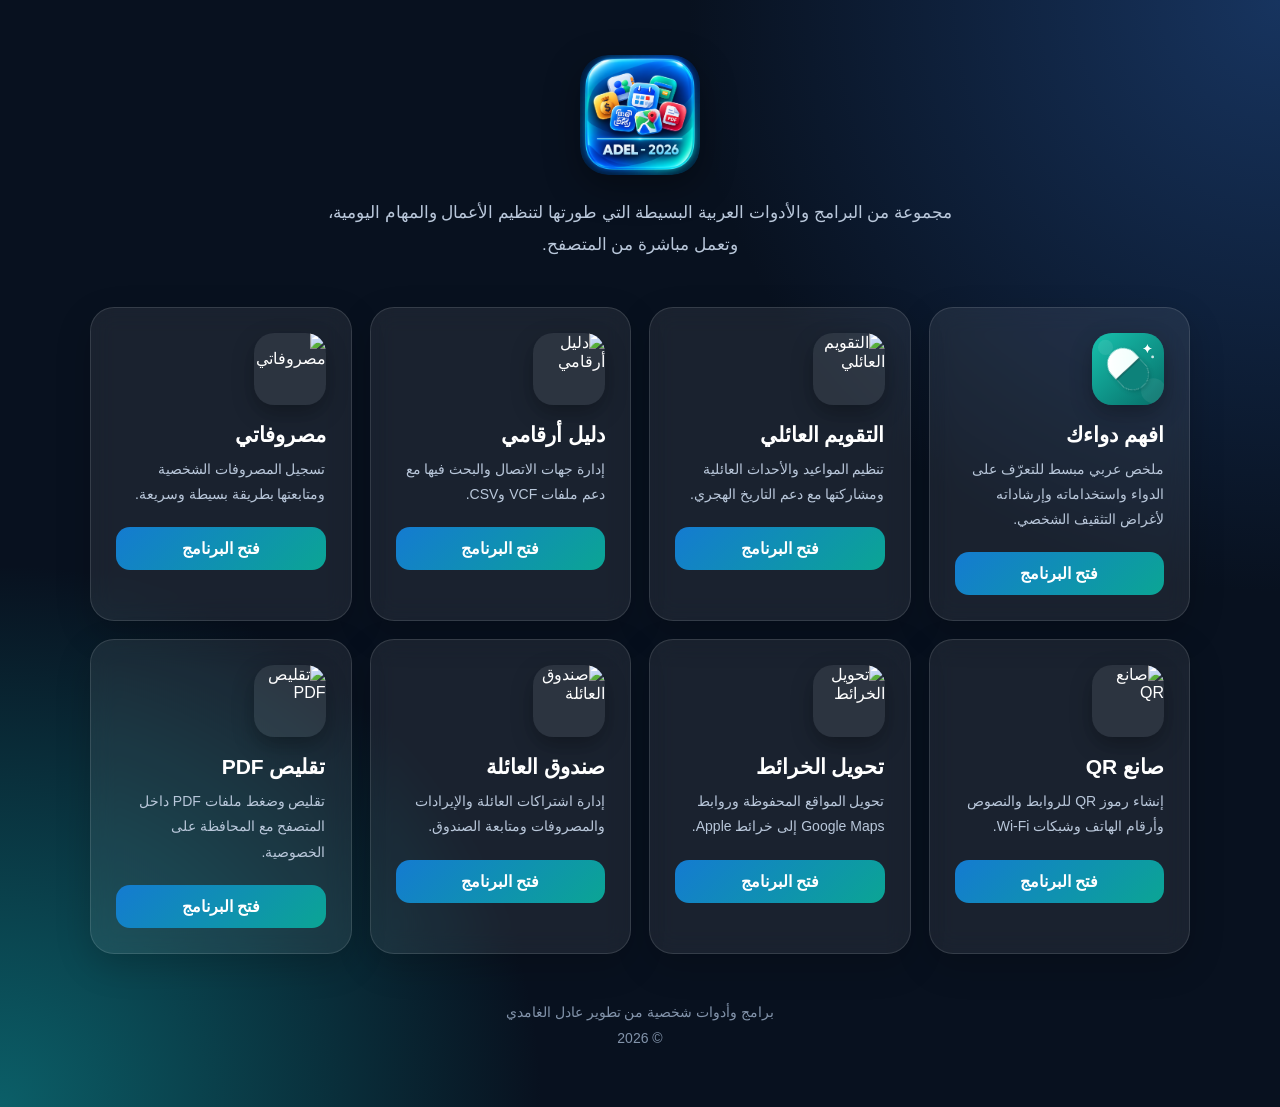
==== index.html @ 0610a1f8 "إضافة مشروع افهم دواءك" ====
<!DOCTYPE html>
<html lang="ar" dir="rtl">
<head>
  <meta charset="UTF-8">
  <meta name="viewport" content="width=device-width, initial-scale=1.0">
  <meta name="theme-color" content="#0b1220">

  <title>برامج عادل</title>
  <link rel="icon" type="image/png" href="apple-touch-icon.png">
<link rel="apple-touch-icon" href="apple-touch-icon.png">
<meta name="apple-mobile-web-app-title" content="برامج عادل">

  <style>
    * {
      box-sizing: border-box;
      margin: 0;
      padding: 0;
    }

    body {
      font-family: -apple-system, BlinkMacSystemFont, "Segoe UI", Tahoma, Arial, sans-serif;
      background:
        radial-gradient(circle at top right, #17345f 0, transparent 35%),
        radial-gradient(circle at bottom left, #0b5f68 0, transparent 32%),
        #08111f;
      color: #fff;
      min-height: 100vh;
    }

    .container {
      width: min(1100px, 92%);
      margin: auto;
      padding: 55px 0;
    }

    header {
      text-align: center;
      margin-bottom: 45px;
    }

    .logo {
  width: 120px;
  height: 120px;
  margin: 0 auto 22px;
  border-radius: 28px;
  overflow: hidden;
  box-shadow: 0 12px 35px rgba(0,0,0,.35);
}

.logo img {
  width: 100%;
  height: 100%;
  display: block;
  object-fit: cover;
  border-radius: 28px;
}
    h1 {
      font-size: clamp(30px, 6vw, 48px);
      margin-bottom: 12px;
    }

    header p {
      color: #b9c7da;
      font-size: 17px;
      line-height: 1.9;
      max-width: 650px;
      margin: auto;
    }

    .apps {
      display: grid;
      grid-template-columns: repeat(auto-fit, minmax(250px, 1fr));
      gap: 18px;
    }

    .card {
      background: rgba(255,255,255,.075);
      border: 1px solid rgba(255,255,255,.12);
      border-radius: 24px;
      padding: 25px;
      backdrop-filter: blur(12px);
      box-shadow: 0 12px 35px rgba(0,0,0,.18);
      transition: transform .2s ease, background .2s ease;
    }

    .card:hover {
      transform: translateY(-4px);
      background: rgba(255,255,255,.11);
    }

    .app-icon {
      width: 72px;
      height: 72px;
      border-radius: 20px;
      margin-bottom: 18px;
      overflow: hidden;
      box-shadow: 0 8px 22px rgba(0,0,0,.30);
      background: rgba(255,255,255,.08);
    }

    .app-icon img {
      width: 100%;
      height: 100%;
      display: block;
      object-fit: cover;
    }

    .card h2 {
      font-size: 21px;
      margin-bottom: 10px;
    }

    .card p {
      color: #b9c7da;
      font-size: 14px;
      line-height: 1.8;
      min-height: 50px;
      margin-bottom: 20px;
    }

    .open {
      display: block;
      text-align: center;
      text-decoration: none;
      color: white;
      font-weight: 700;
      padding: 12px 16px;
      border-radius: 14px;
      background: linear-gradient(135deg, #147bd1, #0ba594);
      transition: opacity .2s ease;
    }

    .open:hover {
      opacity: .85;
    }

    footer {
      text-align: center;
      color: #8293aa;
      margin-top: 45px;
      font-size: 14px;
      line-height: 1.9;
    }

    @media (max-width: 600px) {
      .container {
        width: 91%;
        padding: 35px 0;
      }

      header {
        margin-bottom: 30px;
      }

      .apps {
        grid-template-columns: 1fr;
      }

      .card {
        padding: 21px;
      }

      .card p {
        min-height: auto;
      }

      .app-icon {
        width: 66px;
        height: 66px;
        border-radius: 18px;
      }
    }
  </style>
</head>

<body>

  <main class="container">

    <header>
      <div class="logo">
  <img src="apple-touch-icon.png" alt="برامج عادل">
</div>
      <p>
        مجموعة من البرامج والأدوات العربية البسيطة التي طورتها
        لتنظيم الأعمال والمهام اليومية، وتعمل مباشرة من المتصفح.
      </p>
    </header>

    <section class="apps">

      <!-- افهم دواءك -->
      <article class="card">
        <div class="app-icon">
          <img src="dawaak-icon.svg" alt="أيقونة افهم دواءك">
        </div>
        <h2>افهم دواءك</h2>
        <p>ملخص عربي مبسط للتعرّف على الدواء واستخداماته وإرشاداته لأغراض التثقيف الشخصي.</p>
        <a class="open" href="https://adelss12.github.io/dawaak/">فتح البرنامج</a>
      </article>

      <!-- التقويم العائلي -->
      <article class="card">
        <div class="app-icon">
          <img src="https://adelss12.github.io/fc/apple-touch-icon.png" alt="التقويم العائلي">
        </div>
        <h2>التقويم العائلي</h2>
        <p>تنظيم المواعيد والأحداث العائلية ومشاركتها مع دعم التاريخ الهجري.</p>
        <a class="open" href="https://adelss12.github.io/fc/">فتح البرنامج</a>
      </article>

      <!-- دليل أرقامي -->
      <article class="card">
        <div class="app-icon">
          <img src="https://adelss12.github.io/contacts/assets/apple-touch-icon.png" alt="دليل أرقامي">
        </div>
        <h2>دليل أرقامي</h2>
        <p>إدارة جهات الاتصال والبحث فيها مع دعم ملفات VCF وCSV.</p>
        <a class="open" href="https://adelss12.github.io/contacts/">فتح البرنامج</a>
      </article>

      <!-- مصروفاتي -->
      <article class="card">
        <div class="app-icon">
          <img src="https://adelss12.github.io/masrofati-iphone/apple-touch-icon.png" alt="مصروفاتي">
        </div>
        <h2>مصروفاتي</h2>
        <p>تسجيل المصروفات الشخصية ومتابعتها بطريقة بسيطة وسريعة.</p>
        <a class="open" href="https://adelss12.github.io/masrofati-iphone/">فتح البرنامج</a>
      </article>

      <!-- صانع QR -->
      <article class="card">
        <div class="app-icon">
          <img src="https://adelss12.github.io/qr/apple-touch-icon.png" alt="صانع QR">
        </div>
        <h2>صانع QR</h2>
        <p>إنشاء رموز QR للروابط والنصوص وأرقام الهاتف وشبكات Wi-Fi.</p>
        <a class="open" href="https://adelss12.github.io/qr/">فتح البرنامج</a>
      </article>

      <!-- تحويل الخرائط -->
      <article class="card">
        <div class="app-icon">
          <img src="https://adelss12.github.io/google_to_apple_maps/apple-touch-icon.png" alt="تحويل الخرائط">
        </div>
        <h2>تحويل الخرائط</h2>
        <p>تحويل المواقع المحفوظة وروابط Google Maps إلى خرائط Apple.</p>
        <a class="open" href="https://adelss12.github.io/google_to_apple_maps/">فتح البرنامج</a>
      </article>

      <!-- صندوق العائلة -->
      <article class="card">
        <div class="app-icon">
          <img src="https://adelss12.github.io/family-fund/apple-touch-icon.png" alt="صندوق العائلة">
        </div>
        <h2>صندوق العائلة</h2>
        <p>إدارة اشتراكات العائلة والإيرادات والمصروفات ومتابعة الصندوق.</p>
        <a class="open" href="https://adelss12.github.io/family-fund/">فتح البرنامج</a>
      </article>

      <!-- تقليص PDF -->
      <article class="card">
        <div class="app-icon">
          <img src="https://adelss12.github.io/taqlis-pdf/apple-touch-icon.png" alt="تقليص PDF">
        </div>
        <h2>تقليص PDF</h2>
        <p>تقليص وضغط ملفات PDF داخل المتصفح مع المحافظة على الخصوصية.</p>
        <a class="open" href="https://adelss12.github.io/taqlis-pdf/">فتح البرنامج</a>
      </article>

    </section>

    <footer>
      <div>برامج وأدوات شخصية من تطوير عادل الغامدي</div>
      <div>© 2026</div>
    </footer>

  </main>

</body>
</html>
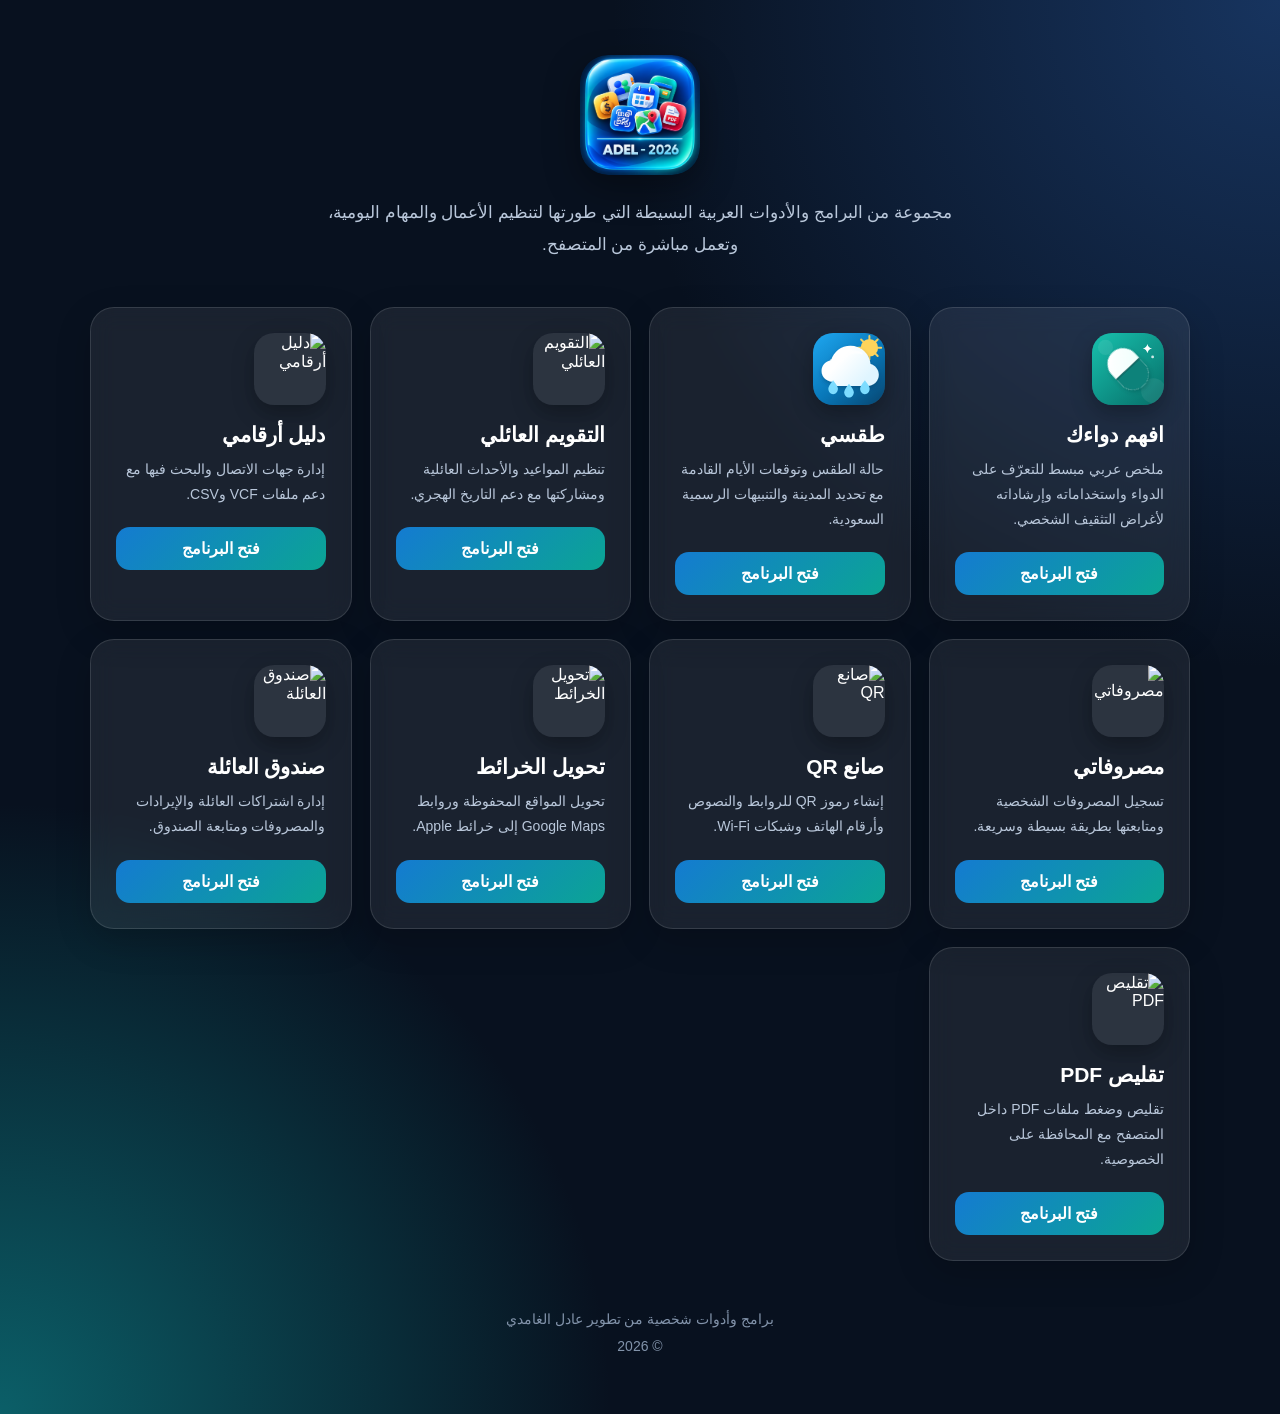
==== commit 242ef72e: "إضافة مشروع طقسي" ====
--- a/index.html
+++ b/index.html
@@ -199,6 +199,16 @@
         <a class="open" href="https://adelss12.github.io/dawaak/">فتح البرنامج</a>
       </article>
 
+      <!-- طقسي -->
+      <article class="card">
+        <div class="app-icon">
+          <img src="mywather-icon.svg" alt="أيقونة طقسي">
+        </div>
+        <h2>طقسي</h2>
+        <p>حالة الطقس وتوقعات الأيام القادمة مع تحديد المدينة والتنبيهات الرسمية السعودية.</p>
+        <a class="open" href="https://adelss12.github.io/mywather/">فتح البرنامج</a>
+      </article>
+
       <!-- التقويم العائلي -->
       <article class="card">
         <div class="app-icon">
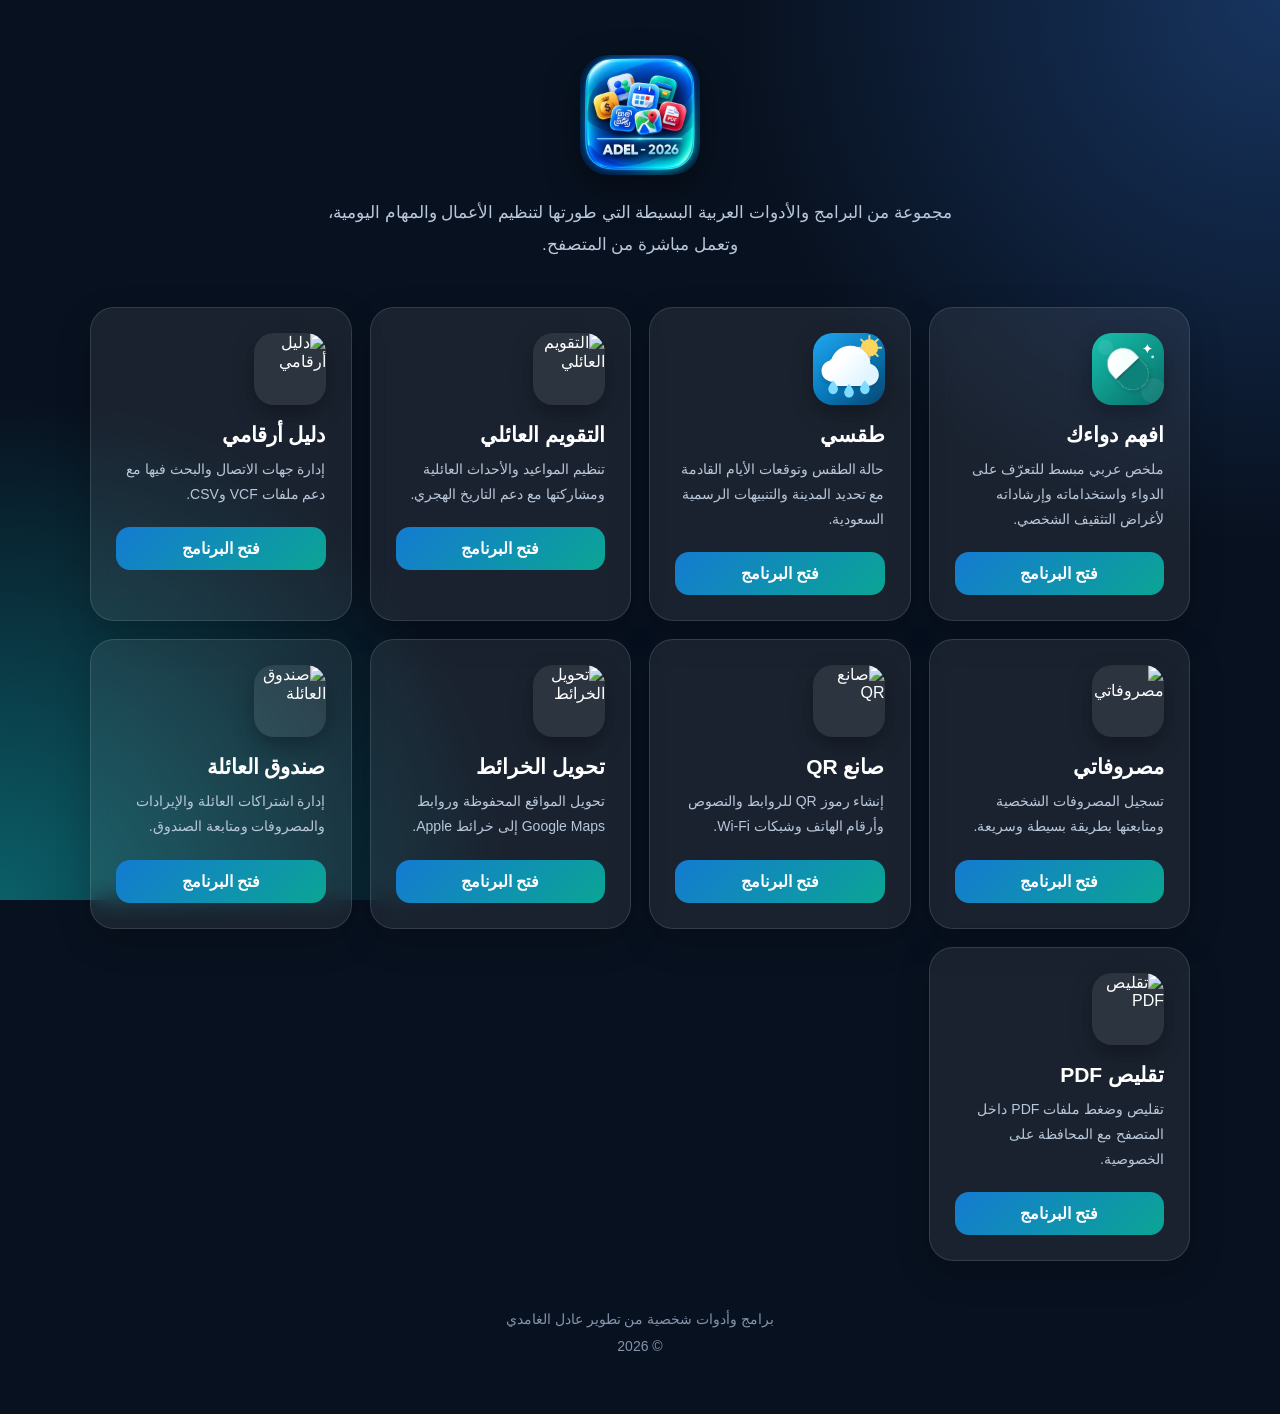
==== commit 9c1e3767: "تحسين العرض على الآيفون وإضافة زر الرجوع المشترك back.js Co-Authored-By: Claude Opus 5.5 <noreply@an" ====
--- a/index.html
+++ b/index.html
@@ -2,8 +2,14 @@
 <html lang="ar" dir="rtl">
 <head>
   <meta charset="UTF-8">
-  <meta name="viewport" content="width=device-width, initial-scale=1.0">
-  <meta name="theme-color" content="#0b1220">
+  <meta name="viewport" content="width=device-width, initial-scale=1.0, viewport-fit=cover">
+  <meta name="theme-color" content="#08111f">
+  <meta name="description" content="مجموعة برامج وأدوات عربية بسيطة تعمل مباشرة من المتصفح">
+  <meta name="format-detection" content="telephone=no">
+  <meta name="apple-mobile-web-app-capable" content="yes">
+  <meta name="mobile-web-app-capable" content="yes">
+  <meta name="apple-mobile-web-app-status-bar-style" content="black-translucent">
+  <link rel="manifest" href="manifest.webmanifest">
 
   <title>برامج عادل</title>
   <link rel="icon" type="image/png" href="apple-touch-icon.png">
@@ -23,8 +29,16 @@
         radial-gradient(circle at top right, #17345f 0, transparent 35%),
         radial-gradient(circle at bottom left, #0b5f68 0, transparent 32%),
         #08111f;
+      background-attachment: fixed;
       color: #fff;
       min-height: 100vh;
+      min-height: 100dvh;
+      -webkit-text-size-adjust: 100%;
+      text-size-adjust: 100%;
+      -webkit-tap-highlight-color: transparent;
+      padding:
+        env(safe-area-inset-top) env(safe-area-inset-right)
+        env(safe-area-inset-bottom) env(safe-area-inset-left);
     }
 
     .container {
@@ -74,6 +88,7 @@
     }
 
     .card {
+      position: relative;
       background: rgba(255,255,255,.075);
       border: 1px solid rgba(255,255,255,.12);
       border-radius: 24px;
@@ -83,9 +98,30 @@
       transition: transform .2s ease, background .2s ease;
     }
 
-    .card:hover {
-      transform: translateY(-4px);
+    @media (hover: hover) {
+      .card:hover {
+        transform: translateY(-4px);
+        background: rgba(255,255,255,.11);
+      }
+      .open:hover { opacity: .85; }
+    }
+
+    .card:active {
+      transform: scale(.985);
       background: rgba(255,255,255,.11);
+    }
+
+    /* البطاقة كلها قابلة للضغط */
+    .open::after {
+      content: "";
+      position: absolute;
+      inset: 0;
+      border-radius: inherit;
+    }
+
+    .open:focus-visible {
+      outline: 3px solid #36a3ff;
+      outline-offset: 3px;
     }
 
     .app-icon {
@@ -130,10 +166,6 @@
       transition: opacity .2s ease;
     }
 
-    .open:hover {
-      opacity: .85;
-    }
-
     footer {
       text-align: center;
       color: #8293aa;
@@ -142,33 +174,100 @@
       line-height: 1.9;
     }
 
+    /* الجوال: قائمة مدمجة مثل تطبيقات الآيفون */
     @media (max-width: 600px) {
       .container {
-        width: 91%;
-        padding: 35px 0;
+        width: auto;
+        padding: 26px 16px 30px;
       }
 
       header {
-        margin-bottom: 30px;
+        margin-bottom: 24px;
+      }
+
+      .logo {
+        width: 92px;
+        height: 92px;
+        border-radius: 22px;
+        margin-bottom: 16px;
+      }
+      .logo img { border-radius: 22px; }
+
+      header p {
+        font-size: 15px;
+        line-height: 1.8;
       }
 
       .apps {
         grid-template-columns: 1fr;
+        gap: 10px;
       }
 
       .card {
-        padding: 21px;
+        display: grid;
+        grid-template-columns: 58px 1fr 18px;
+        grid-template-areas:
+          "icon title arrow"
+          "icon desc  arrow";
+        column-gap: 14px;
+        row-gap: 2px;
+        align-items: center;
+        padding: 13px 14px;
+        border-radius: 18px;
+        min-height: 84px;
+      }
+
+      .app-icon {
+        grid-area: icon;
+        width: 58px;
+        height: 58px;
+        border-radius: 14px;
+        margin: 0;
+      }
+
+      .card h2 {
+        grid-area: title;
+        font-size: 17px;
+        margin: 0;
+        align-self: end;
       }
 
       .card p {
+        grid-area: desc;
+        font-size: 13px;
+        line-height: 1.55;
         min-height: auto;
-      }
-
-      .app-icon {
-        width: 66px;
-        height: 66px;
-        border-radius: 18px;
-      }
+        margin: 0;
+        align-self: start;
+        display: -webkit-box;
+        -webkit-line-clamp: 2;
+        -webkit-box-orient: vertical;
+        overflow: hidden;
+      }
+
+      /* الزر يصبح سهمًا صغيرًا، والبطاقة كلها رابط */
+      .open {
+        grid-area: arrow;
+        width: 18px;
+        height: 18px;
+        padding: 0;
+        background: none;
+        font-size: 0;
+        color: transparent;
+        border-left: 2.5px solid #7f93ad;
+        border-bottom: 2.5px solid #7f93ad;
+        border-radius: 2px;
+        transform: rotate(45deg) scale(.6);
+      }
+
+      footer {
+        margin-top: 30px;
+        font-size: 13px;
+      }
+    }
+
+    @media (prefers-reduced-motion: reduce) {
+      .card, .open { transition: none; }
     }
   </style>
 </head>
@@ -179,7 +278,7 @@
 
     <header>
       <div class="logo">
-  <img src="apple-touch-icon.png" alt="برامج عادل">
+  <img src="logo.webp" alt="برامج عادل" width="120" height="120">
 </div>
       <p>
         مجموعة من البرامج والأدوات العربية البسيطة التي طورتها
@@ -192,7 +291,7 @@
       <!-- افهم دواءك -->
       <article class="card">
         <div class="app-icon">
-          <img src="dawaak-icon.svg" alt="أيقونة افهم دواءك">
+          <img loading="lazy" decoding="async" width="72" height="72" src="dawaak-icon.svg" alt="أيقونة افهم دواءك">
         </div>
         <h2>افهم دواءك</h2>
         <p>ملخص عربي مبسط للتعرّف على الدواء واستخداماته وإرشاداته لأغراض التثقيف الشخصي.</p>
@@ -202,7 +301,7 @@
       <!-- طقسي -->
       <article class="card">
         <div class="app-icon">
-          <img src="mywather-icon.svg" alt="أيقونة طقسي">
+          <img loading="lazy" decoding="async" width="72" height="72" src="mywather-icon.svg" alt="أيقونة طقسي">
         </div>
         <h2>طقسي</h2>
         <p>حالة الطقس وتوقعات الأيام القادمة مع تحديد المدينة والتنبيهات الرسمية السعودية.</p>
@@ -212,7 +311,7 @@
       <!-- التقويم العائلي -->
       <article class="card">
         <div class="app-icon">
-          <img src="https://adelss12.github.io/fc/apple-touch-icon.png" alt="التقويم العائلي">
+          <img loading="lazy" decoding="async" width="72" height="72" src="https://adelss12.github.io/fc/apple-touch-icon.png" alt="التقويم العائلي">
         </div>
         <h2>التقويم العائلي</h2>
         <p>تنظيم المواعيد والأحداث العائلية ومشاركتها مع دعم التاريخ الهجري.</p>
@@ -222,7 +321,7 @@
       <!-- دليل أرقامي -->
       <article class="card">
         <div class="app-icon">
-          <img src="https://adelss12.github.io/contacts/assets/apple-touch-icon.png" alt="دليل أرقامي">
+          <img loading="lazy" decoding="async" width="72" height="72" src="https://adelss12.github.io/contacts/assets/apple-touch-icon.png" alt="دليل أرقامي">
         </div>
         <h2>دليل أرقامي</h2>
         <p>إدارة جهات الاتصال والبحث فيها مع دعم ملفات VCF وCSV.</p>
@@ -232,7 +331,7 @@
       <!-- مصروفاتي -->
       <article class="card">
         <div class="app-icon">
-          <img src="https://adelss12.github.io/masrofati-iphone/apple-touch-icon.png" alt="مصروفاتي">
+          <img loading="lazy" decoding="async" width="72" height="72" src="https://adelss12.github.io/masrofati-iphone/apple-touch-icon.png" alt="مصروفاتي">
         </div>
         <h2>مصروفاتي</h2>
         <p>تسجيل المصروفات الشخصية ومتابعتها بطريقة بسيطة وسريعة.</p>
@@ -242,7 +341,7 @@
       <!-- صانع QR -->
       <article class="card">
         <div class="app-icon">
-          <img src="https://adelss12.github.io/qr/apple-touch-icon.png" alt="صانع QR">
+          <img loading="lazy" decoding="async" width="72" height="72" src="https://adelss12.github.io/qr/apple-touch-icon.png" alt="صانع QR">
         </div>
         <h2>صانع QR</h2>
         <p>إنشاء رموز QR للروابط والنصوص وأرقام الهاتف وشبكات Wi-Fi.</p>
@@ -252,7 +351,7 @@
       <!-- تحويل الخرائط -->
       <article class="card">
         <div class="app-icon">
-          <img src="https://adelss12.github.io/google_to_apple_maps/apple-touch-icon.png" alt="تحويل الخرائط">
+          <img loading="lazy" decoding="async" width="72" height="72" src="https://adelss12.github.io/google_to_apple_maps/apple-touch-icon.png" alt="تحويل الخرائط">
         </div>
         <h2>تحويل الخرائط</h2>
         <p>تحويل المواقع المحفوظة وروابط Google Maps إلى خرائط Apple.</p>
@@ -262,7 +361,7 @@
       <!-- صندوق العائلة -->
       <article class="card">
         <div class="app-icon">
-          <img src="https://adelss12.github.io/family-fund/apple-touch-icon.png" alt="صندوق العائلة">
+          <img loading="lazy" decoding="async" width="72" height="72" src="https://adelss12.github.io/family-fund/apple-touch-icon.png" alt="صندوق العائلة">
         </div>
         <h2>صندوق العائلة</h2>
         <p>إدارة اشتراكات العائلة والإيرادات والمصروفات ومتابعة الصندوق.</p>
@@ -272,7 +371,7 @@
       <!-- تقليص PDF -->
       <article class="card">
         <div class="app-icon">
-          <img src="https://adelss12.github.io/taqlis-pdf/apple-touch-icon.png" alt="تقليص PDF">
+          <img loading="lazy" decoding="async" width="72" height="72" src="https://adelss12.github.io/taqlis-pdf/apple-touch-icon.png" alt="تقليص PDF">
         </div>
         <h2>تقليص PDF</h2>
         <p>تقليص وضغط ملفات PDF داخل المتصفح مع المحافظة على الخصوصية.</p>
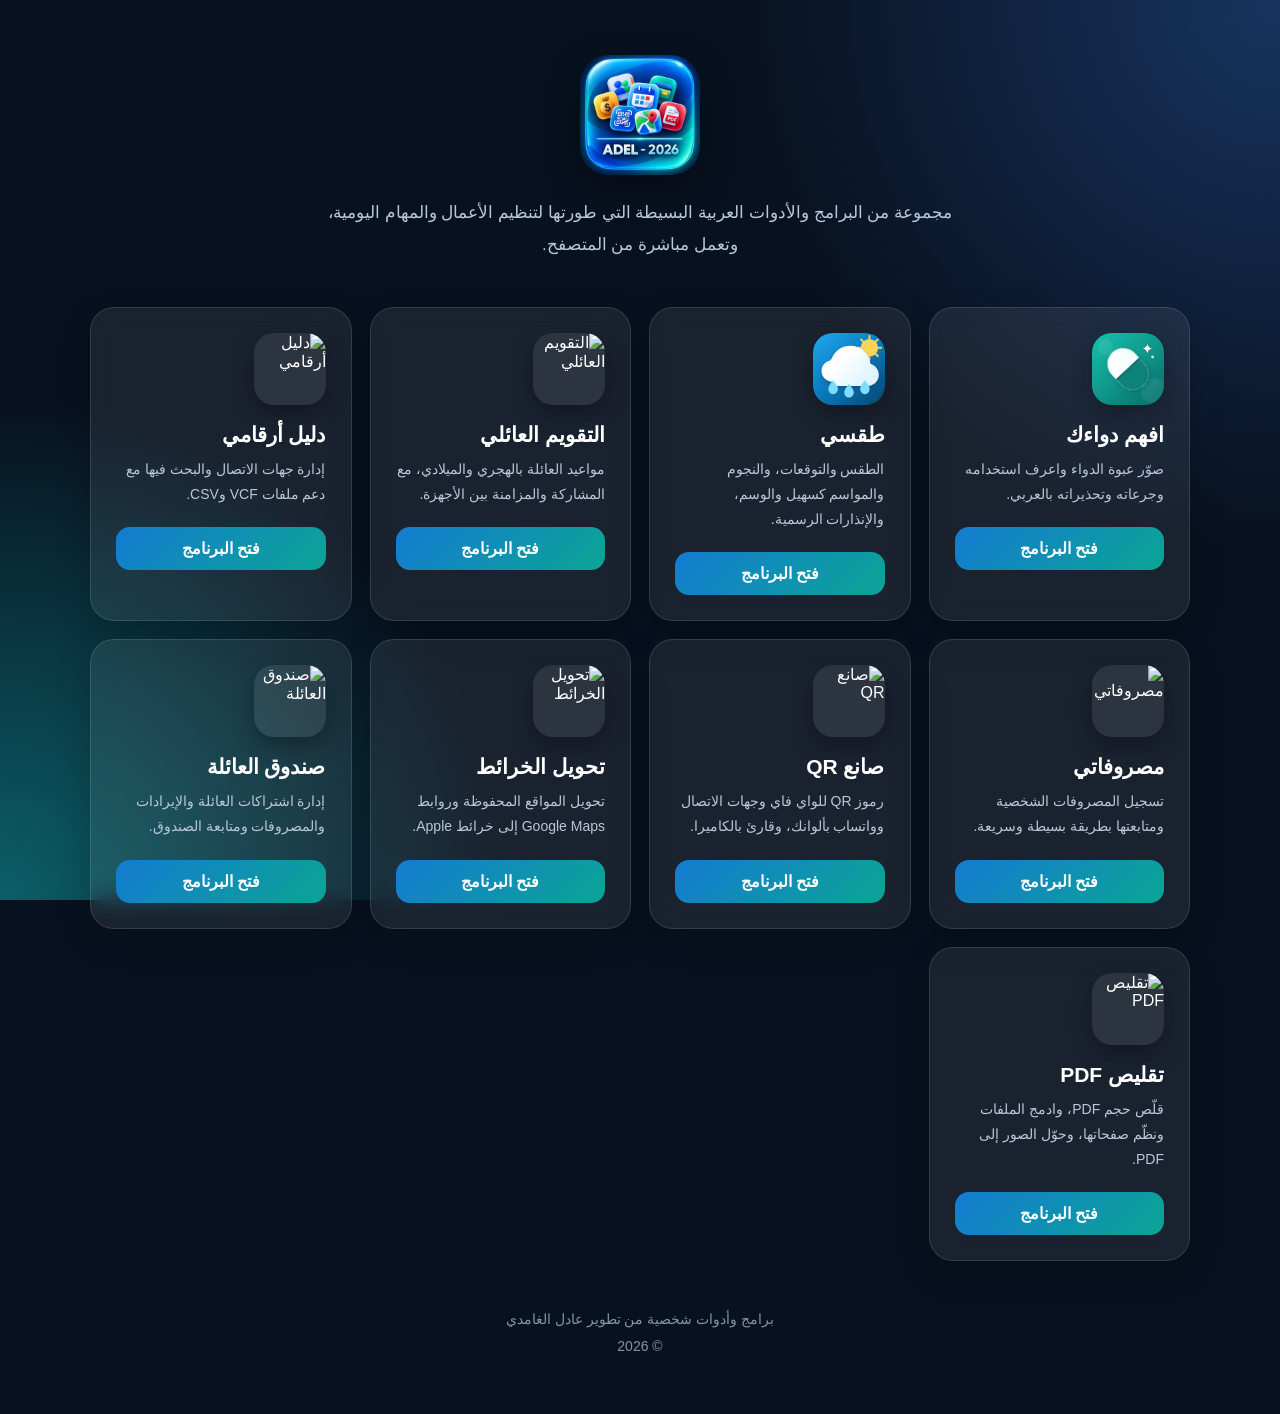
==== commit 07f04091: "تحديث أوصاف البرامج في الصفحة الرئيسية لتعكس الإضافات الجديدة Co-Authored-By: Claude Opus 5.5 <norep" ====
--- a/index.html
+++ b/index.html
@@ -254,10 +254,20 @@
         background: none;
         font-size: 0;
         color: transparent;
+        display: flex;
+        align-items: center;
+        justify-content: center;
+      }
+
+      /* السهم يُرسم بعنصر داخلي حتى تبقى البطاقة كلها قابلة للضغط */
+      .open::before {
+        content: "";
+        width: 10px;
+        height: 10px;
         border-left: 2.5px solid #7f93ad;
         border-bottom: 2.5px solid #7f93ad;
-        border-radius: 2px;
-        transform: rotate(45deg) scale(.6);
+        border-radius: 1px;
+        transform: rotate(45deg);
       }
 
       footer {
@@ -294,7 +304,7 @@
           <img loading="lazy" decoding="async" width="72" height="72" src="dawaak-icon.svg" alt="أيقونة افهم دواءك">
         </div>
         <h2>افهم دواءك</h2>
-        <p>ملخص عربي مبسط للتعرّف على الدواء واستخداماته وإرشاداته لأغراض التثقيف الشخصي.</p>
+        <p>صوّر عبوة الدواء واعرف استخدامه وجرعاته وتحذيراته بالعربي.</p>
         <a class="open" href="https://adelss12.github.io/dawaak/">فتح البرنامج</a>
       </article>
 
@@ -304,7 +314,7 @@
           <img loading="lazy" decoding="async" width="72" height="72" src="mywather-icon.svg" alt="أيقونة طقسي">
         </div>
         <h2>طقسي</h2>
-        <p>حالة الطقس وتوقعات الأيام القادمة مع تحديد المدينة والتنبيهات الرسمية السعودية.</p>
+        <p>الطقس والتوقعات، والنجوم والمواسم كسهيل والوسم، والإنذارات الرسمية.</p>
         <a class="open" href="https://adelss12.github.io/mywather/">فتح البرنامج</a>
       </article>
 
@@ -314,7 +324,7 @@
           <img loading="lazy" decoding="async" width="72" height="72" src="https://adelss12.github.io/fc/apple-touch-icon.png" alt="التقويم العائلي">
         </div>
         <h2>التقويم العائلي</h2>
-        <p>تنظيم المواعيد والأحداث العائلية ومشاركتها مع دعم التاريخ الهجري.</p>
+        <p>مواعيد العائلة بالهجري والميلادي، مع المشاركة والمزامنة بين الأجهزة.</p>
         <a class="open" href="https://adelss12.github.io/fc/">فتح البرنامج</a>
       </article>
 
@@ -344,7 +354,7 @@
           <img loading="lazy" decoding="async" width="72" height="72" src="https://adelss12.github.io/qr/apple-touch-icon.png" alt="صانع QR">
         </div>
         <h2>صانع QR</h2>
-        <p>إنشاء رموز QR للروابط والنصوص وأرقام الهاتف وشبكات Wi-Fi.</p>
+        <p>رموز QR للواي فاي وجهات الاتصال وواتساب بألوانك، وقارئ بالكاميرا.</p>
         <a class="open" href="https://adelss12.github.io/qr/">فتح البرنامج</a>
       </article>
 
@@ -374,7 +384,7 @@
           <img loading="lazy" decoding="async" width="72" height="72" src="https://adelss12.github.io/taqlis-pdf/apple-touch-icon.png" alt="تقليص PDF">
         </div>
         <h2>تقليص PDF</h2>
-        <p>تقليص وضغط ملفات PDF داخل المتصفح مع المحافظة على الخصوصية.</p>
+        <p>قلّص حجم PDF، وادمج الملفات ونظّم صفحاتها، وحوّل الصور إلى PDF.</p>
         <a class="open" href="https://adelss12.github.io/taqlis-pdf/">فتح البرنامج</a>
       </article>
 
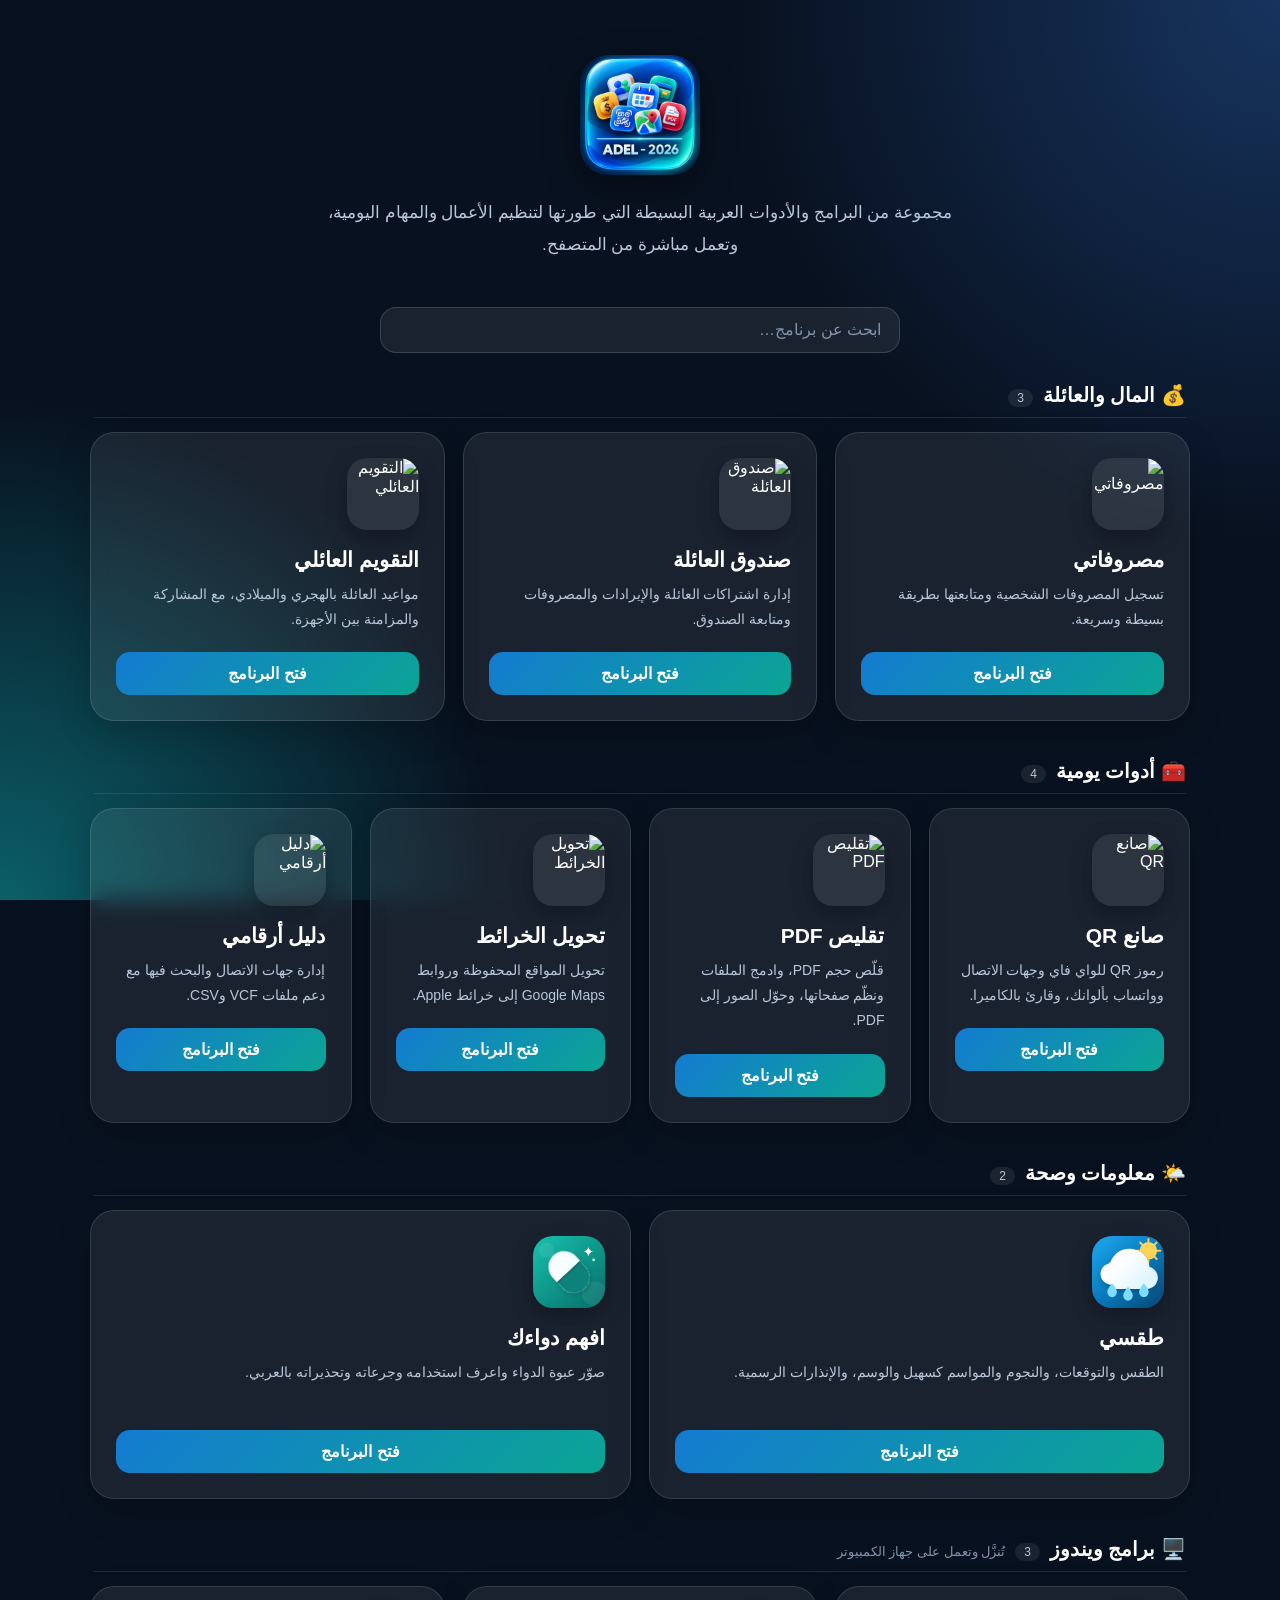
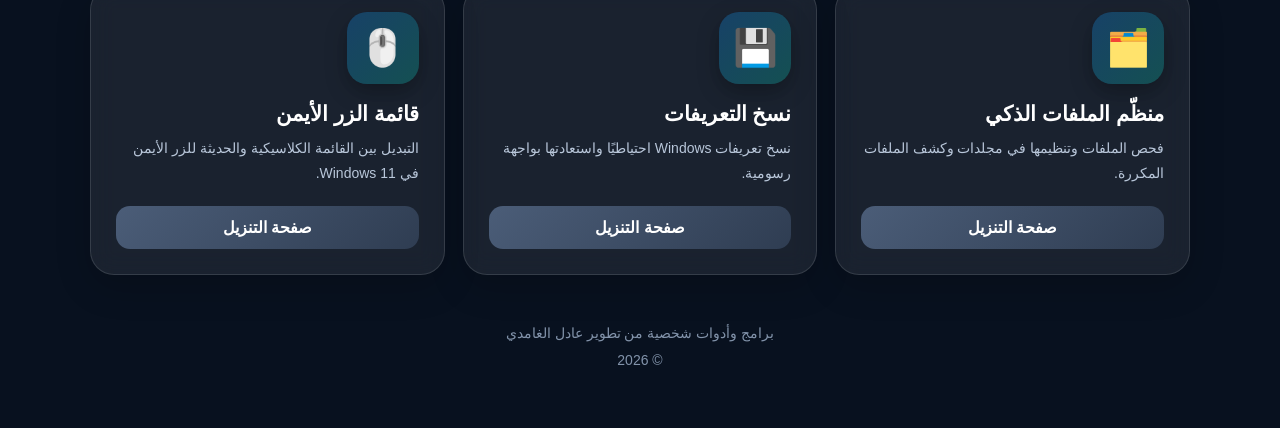
==== commit 0dd8c0f3: "تقسيم صفحة البرامج إلى أقسام وإضافة البحث وقسم برامج ويندوز قائمة البرامج أصبحت في ملف واحد programs" ====
--- a/index.html
+++ b/index.html
@@ -166,6 +166,40 @@
       transition: opacity .2s ease;
     }
 
+
+    [hidden] { display: none !important; }
+
+    /* الأقسام */
+    .search { margin: 0 auto 30px; max-width: 520px; }
+    .search input {
+      width: 100%; font: inherit; font-size: 16px; color: #fff;
+      background: rgba(255,255,255,.075); border: 1px solid rgba(255,255,255,.14);
+      border-radius: 16px; padding: 13px 18px; outline: none;
+    }
+    .search input::placeholder { color: #8293aa; }
+    .search input:focus { border-color: #36a3ff; background: rgba(255,255,255,.1); }
+
+    .group { margin-bottom: 38px; }
+    .group-head {
+      display: flex; align-items: baseline; gap: 10px; flex-wrap: wrap;
+      margin: 0 4px 14px; padding-bottom: 10px;
+      border-bottom: 1px solid rgba(255,255,255,.1);
+    }
+    .group-head h2 { font-size: 20px; }
+    .group-head .count {
+      font-size: 12px; color: #b9c7da; background: rgba(255,255,255,.08);
+      padding: 2px 9px; border-radius: 99px;
+    }
+    .group-head small { color: #8293aa; font-size: 13px; }
+
+    .app-icon.emoji {
+      display: flex; align-items: center; justify-content: center; font-size: 36px;
+      background: linear-gradient(135deg, rgba(20,123,209,.35), rgba(11,165,148,.35));
+    }
+    .open.download { background: linear-gradient(135deg, #4b5d78, #2f3d52); }
+    .empty, .load-error { text-align: center; color: #b9c7da; padding: 30px 0; }
+    .load-error a { color: #36a3ff; }
+
     footer {
       text-align: center;
       color: #8293aa;
@@ -270,6 +304,13 @@
         transform: rotate(45deg);
       }
 
+
+      .search { margin-bottom: 22px; }
+      .group { margin-bottom: 26px; }
+      .group-head h2 { font-size: 17px; }
+      .app-icon.emoji { font-size: 28px; }
+      .open.download { background: none; }
+
       footer {
         margin-top: 30px;
         font-size: 13px;
@@ -296,99 +337,12 @@
       </p>
     </header>
 
-    <section class="apps">
-
-      <!-- افهم دواءك -->
-      <article class="card">
-        <div class="app-icon">
-          <img loading="lazy" decoding="async" width="72" height="72" src="dawaak-icon.svg" alt="أيقونة افهم دواءك">
-        </div>
-        <h2>افهم دواءك</h2>
-        <p>صوّر عبوة الدواء واعرف استخدامه وجرعاته وتحذيراته بالعربي.</p>
-        <a class="open" href="https://adelss12.github.io/dawaak/">فتح البرنامج</a>
-      </article>
-
-      <!-- طقسي -->
-      <article class="card">
-        <div class="app-icon">
-          <img loading="lazy" decoding="async" width="72" height="72" src="mywather-icon.svg" alt="أيقونة طقسي">
-        </div>
-        <h2>طقسي</h2>
-        <p>الطقس والتوقعات، والنجوم والمواسم كسهيل والوسم، والإنذارات الرسمية.</p>
-        <a class="open" href="https://adelss12.github.io/mywather/">فتح البرنامج</a>
-      </article>
-
-      <!-- التقويم العائلي -->
-      <article class="card">
-        <div class="app-icon">
-          <img loading="lazy" decoding="async" width="72" height="72" src="https://adelss12.github.io/fc/apple-touch-icon.png" alt="التقويم العائلي">
-        </div>
-        <h2>التقويم العائلي</h2>
-        <p>مواعيد العائلة بالهجري والميلادي، مع المشاركة والمزامنة بين الأجهزة.</p>
-        <a class="open" href="https://adelss12.github.io/fc/">فتح البرنامج</a>
-      </article>
-
-      <!-- دليل أرقامي -->
-      <article class="card">
-        <div class="app-icon">
-          <img loading="lazy" decoding="async" width="72" height="72" src="https://adelss12.github.io/contacts/assets/apple-touch-icon.png" alt="دليل أرقامي">
-        </div>
-        <h2>دليل أرقامي</h2>
-        <p>إدارة جهات الاتصال والبحث فيها مع دعم ملفات VCF وCSV.</p>
-        <a class="open" href="https://adelss12.github.io/contacts/">فتح البرنامج</a>
-      </article>
-
-      <!-- مصروفاتي -->
-      <article class="card">
-        <div class="app-icon">
-          <img loading="lazy" decoding="async" width="72" height="72" src="https://adelss12.github.io/masrofati-iphone/apple-touch-icon.png" alt="مصروفاتي">
-        </div>
-        <h2>مصروفاتي</h2>
-        <p>تسجيل المصروفات الشخصية ومتابعتها بطريقة بسيطة وسريعة.</p>
-        <a class="open" href="https://adelss12.github.io/masrofati-iphone/">فتح البرنامج</a>
-      </article>
-
-      <!-- صانع QR -->
-      <article class="card">
-        <div class="app-icon">
-          <img loading="lazy" decoding="async" width="72" height="72" src="https://adelss12.github.io/qr/apple-touch-icon.png" alt="صانع QR">
-        </div>
-        <h2>صانع QR</h2>
-        <p>رموز QR للواي فاي وجهات الاتصال وواتساب بألوانك، وقارئ بالكاميرا.</p>
-        <a class="open" href="https://adelss12.github.io/qr/">فتح البرنامج</a>
-      </article>
-
-      <!-- تحويل الخرائط -->
-      <article class="card">
-        <div class="app-icon">
-          <img loading="lazy" decoding="async" width="72" height="72" src="https://adelss12.github.io/google_to_apple_maps/apple-touch-icon.png" alt="تحويل الخرائط">
-        </div>
-        <h2>تحويل الخرائط</h2>
-        <p>تحويل المواقع المحفوظة وروابط Google Maps إلى خرائط Apple.</p>
-        <a class="open" href="https://adelss12.github.io/google_to_apple_maps/">فتح البرنامج</a>
-      </article>
-
-      <!-- صندوق العائلة -->
-      <article class="card">
-        <div class="app-icon">
-          <img loading="lazy" decoding="async" width="72" height="72" src="https://adelss12.github.io/family-fund/apple-touch-icon.png" alt="صندوق العائلة">
-        </div>
-        <h2>صندوق العائلة</h2>
-        <p>إدارة اشتراكات العائلة والإيرادات والمصروفات ومتابعة الصندوق.</p>
-        <a class="open" href="https://adelss12.github.io/family-fund/">فتح البرنامج</a>
-      </article>
-
-      <!-- تقليص PDF -->
-      <article class="card">
-        <div class="app-icon">
-          <img loading="lazy" decoding="async" width="72" height="72" src="https://adelss12.github.io/taqlis-pdf/apple-touch-icon.png" alt="تقليص PDF">
-        </div>
-        <h2>تقليص PDF</h2>
-        <p>قلّص حجم PDF، وادمج الملفات ونظّم صفحاتها، وحوّل الصور إلى PDF.</p>
-        <a class="open" href="https://adelss12.github.io/taqlis-pdf/">فتح البرنامج</a>
-      </article>
-
-    </section>
+    <div class="search">
+      <input id="q" type="search" placeholder="ابحث عن برنامج…" aria-label="ابحث عن برنامج" autocomplete="off">
+    </div>
+
+    <div id="sections" aria-live="polite"></div>
+    <p id="empty" class="empty" hidden>لا يوجد برنامج بهذا الاسم.</p>
 
     <footer>
       <div>برامج وأدوات شخصية من تطوير عادل الغامدي</div>
@@ -397,5 +351,81 @@
 
   </main>
 
+
+  <script>
+  (function () {
+    var root = document.getElementById('sections');
+    var empty = document.getElementById('empty');
+    var q = document.getElementById('q');
+
+    function el(tag, cls, text) {
+      var e = document.createElement(tag);
+      if (cls) e.className = cls;
+      if (text != null) e.textContent = text;
+      return e;
+    }
+
+    function card(p) {
+      var a = el('article', 'card');
+      a.dataset.search = (p.name + ' ' + p.desc).toLowerCase();
+      var ic = el('div', 'app-icon' + (p.icon ? '' : ' emoji'));
+      if (p.icon) {
+        var img = el('img');
+        img.loading = 'lazy'; img.decoding = 'async';
+        img.width = 72; img.height = 72; img.src = p.icon; img.alt = p.name;
+        ic.appendChild(img);
+      } else {
+        ic.textContent = p.emoji || '📦';
+        ic.setAttribute('aria-hidden', 'true');
+      }
+      var link = el('a', 'open' + (p.type === 'windows' ? ' download' : ''),
+                    p.type === 'windows' ? 'صفحة التنزيل' : 'فتح البرنامج');
+      link.href = p.url;
+      if (p.type === 'windows') { link.target = '_blank'; link.rel = 'noopener'; }
+      a.append(ic, el('h2', null, p.name), el('p', null, p.desc), link);
+      return a;
+    }
+
+    function render(data) {
+      data.sections.forEach(function (s) {
+        var items = data.programs.filter(function (p) { return p.section === s.id; });
+        if (!items.length) return;
+        var g = el('section', 'group');
+        g.id = s.id;
+        var head = el('div', 'group-head');
+        head.append(el('h2', null, (s.emoji ? s.emoji + ' ' : '') + s.title),
+                    el('span', 'count', items.length));
+        if (s.note) head.appendChild(el('small', null, s.note));
+        var grid = el('div', 'apps');
+        items.forEach(function (p) { grid.appendChild(card(p)); });
+        g.append(head, grid);
+        root.appendChild(g);
+      });
+    }
+
+    function filter() {
+      var term = q.value.trim().toLowerCase();
+      var any = false;
+      root.querySelectorAll('.group').forEach(function (g) {
+        var shown = 0;
+        g.querySelectorAll('.card').forEach(function (c) {
+          var ok = !term || c.dataset.search.indexOf(term) !== -1;
+          c.hidden = !ok;
+          if (ok) shown++;
+        });
+        g.hidden = shown === 0;
+        if (shown) any = true;
+      });
+      empty.hidden = any;
+    }
+
+    fetch('programs.json', { cache: 'no-cache' })
+      .then(function (r) { if (!r.ok) throw r; return r.json(); })
+      .then(function (data) { render(data); q.addEventListener('input', filter); })
+      .catch(function () {
+        root.innerHTML = '<p class="load-error">تعذر تحميل قائمة البرامج. <a href="">أعد المحاولة</a></p>';
+      });
+  })();
+  </script>
 </body>
 </html>
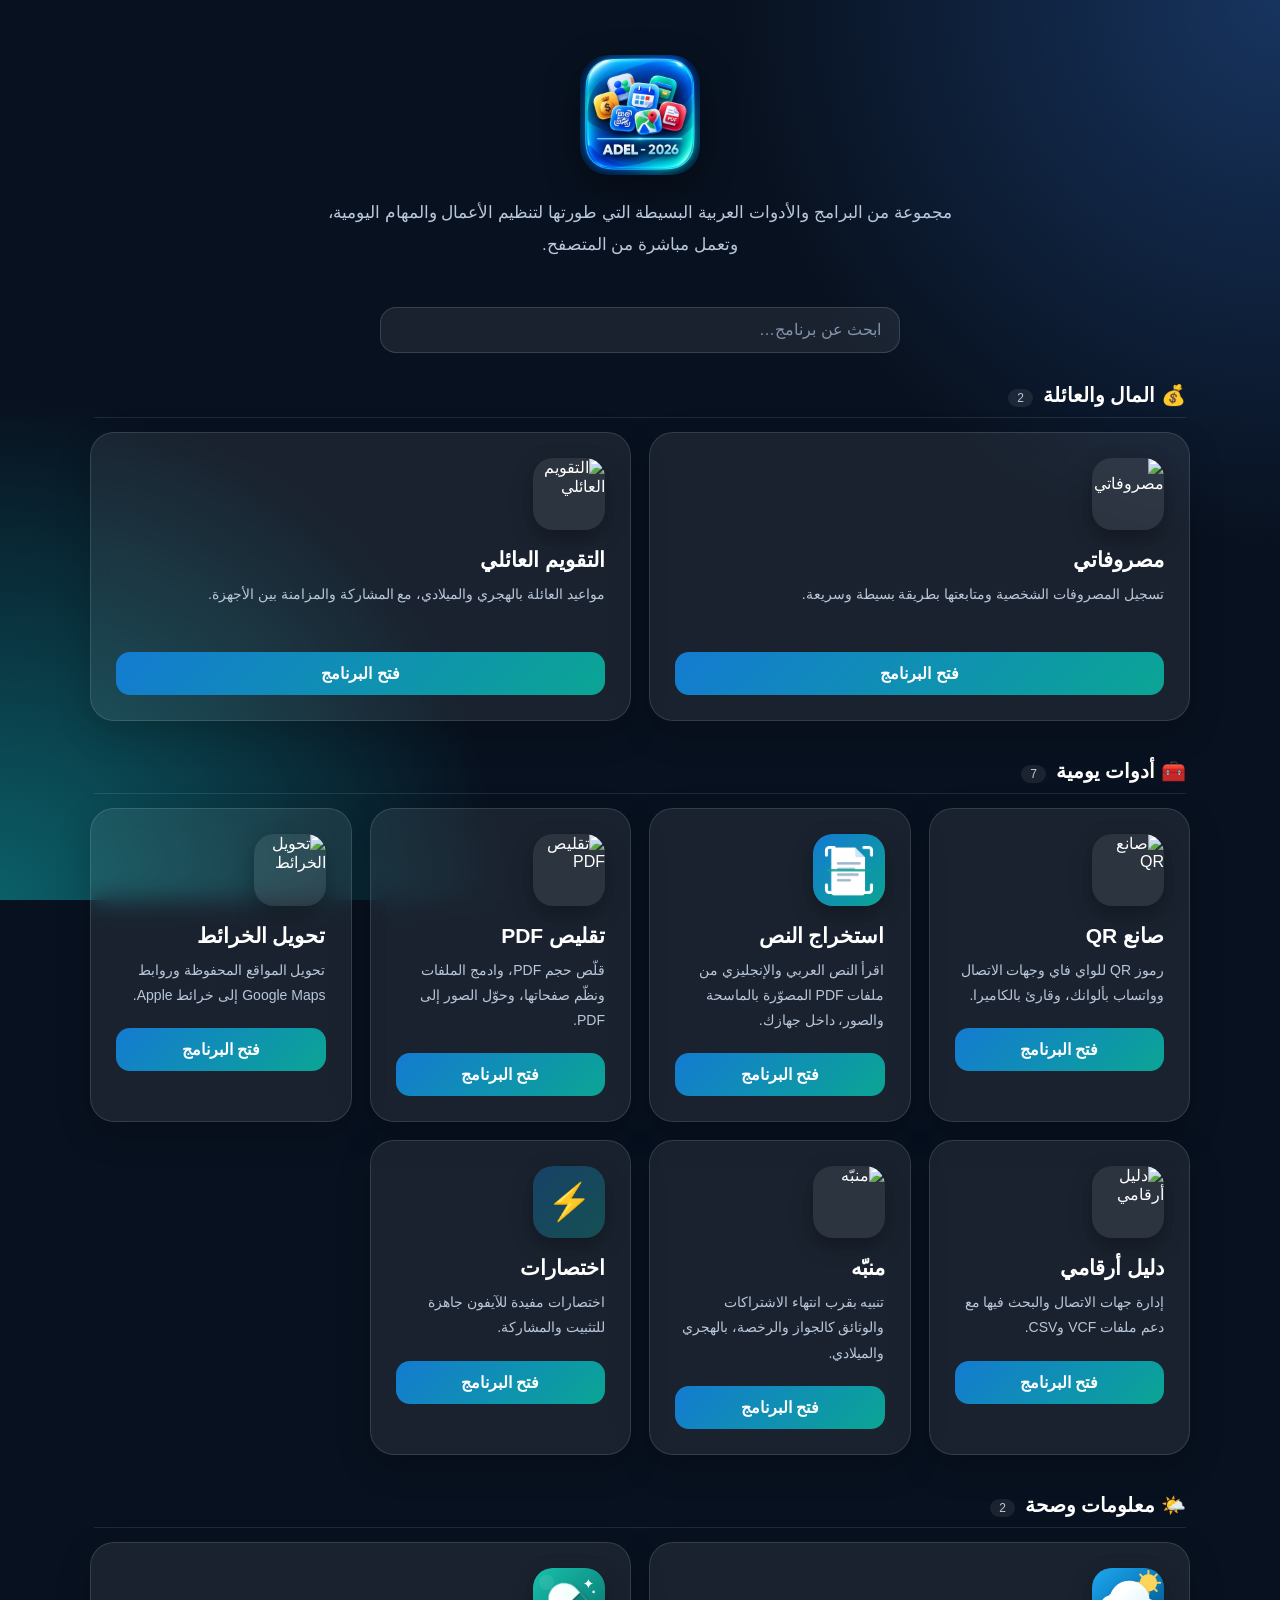
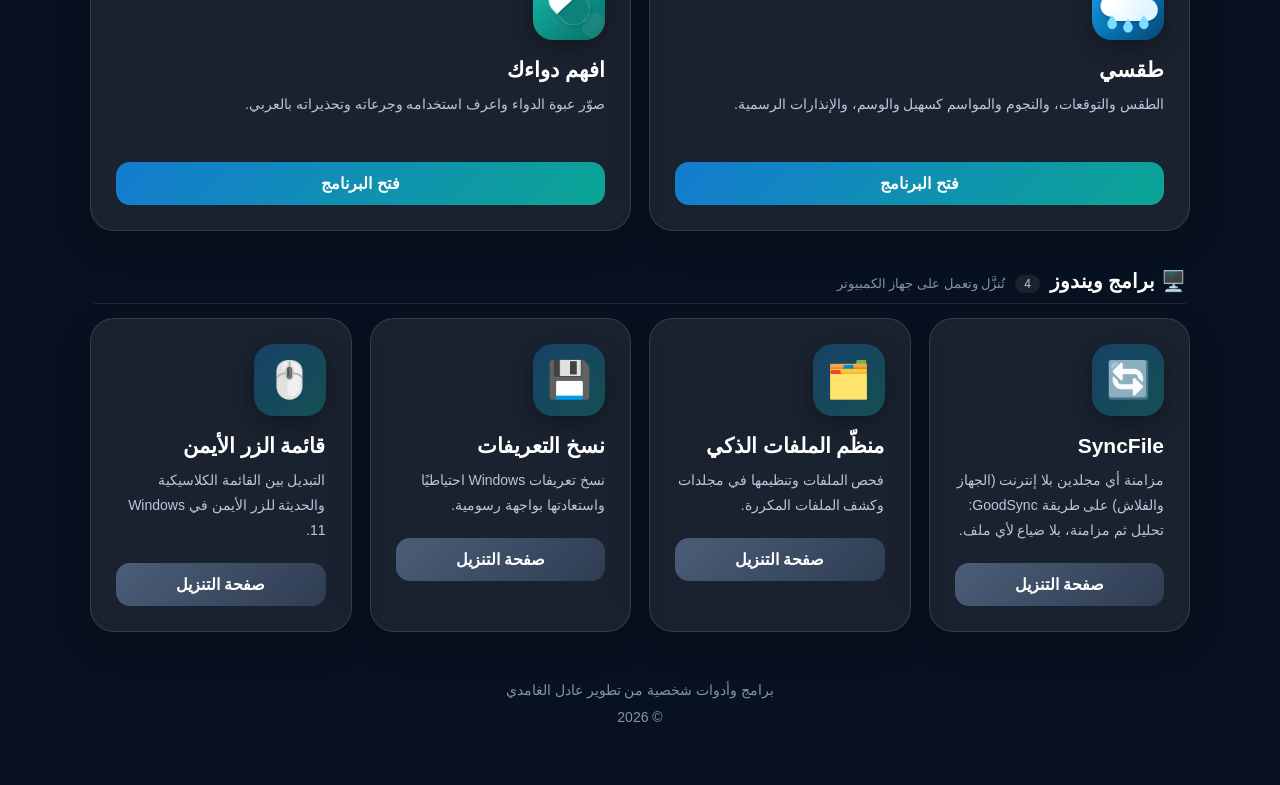
==== commit 9ba70c14: "إضافة إحصائيات الزوار (GoatCounter) مع استثناء صاحب الموقع - stats.js: يحسب الزيارات، ويتجاهل الجهاز" ====
--- a/index.html
+++ b/index.html
@@ -427,5 +427,6 @@
       });
   })();
   </script>
+  <script src="stats.js" defer></script>
 </body>
 </html>
